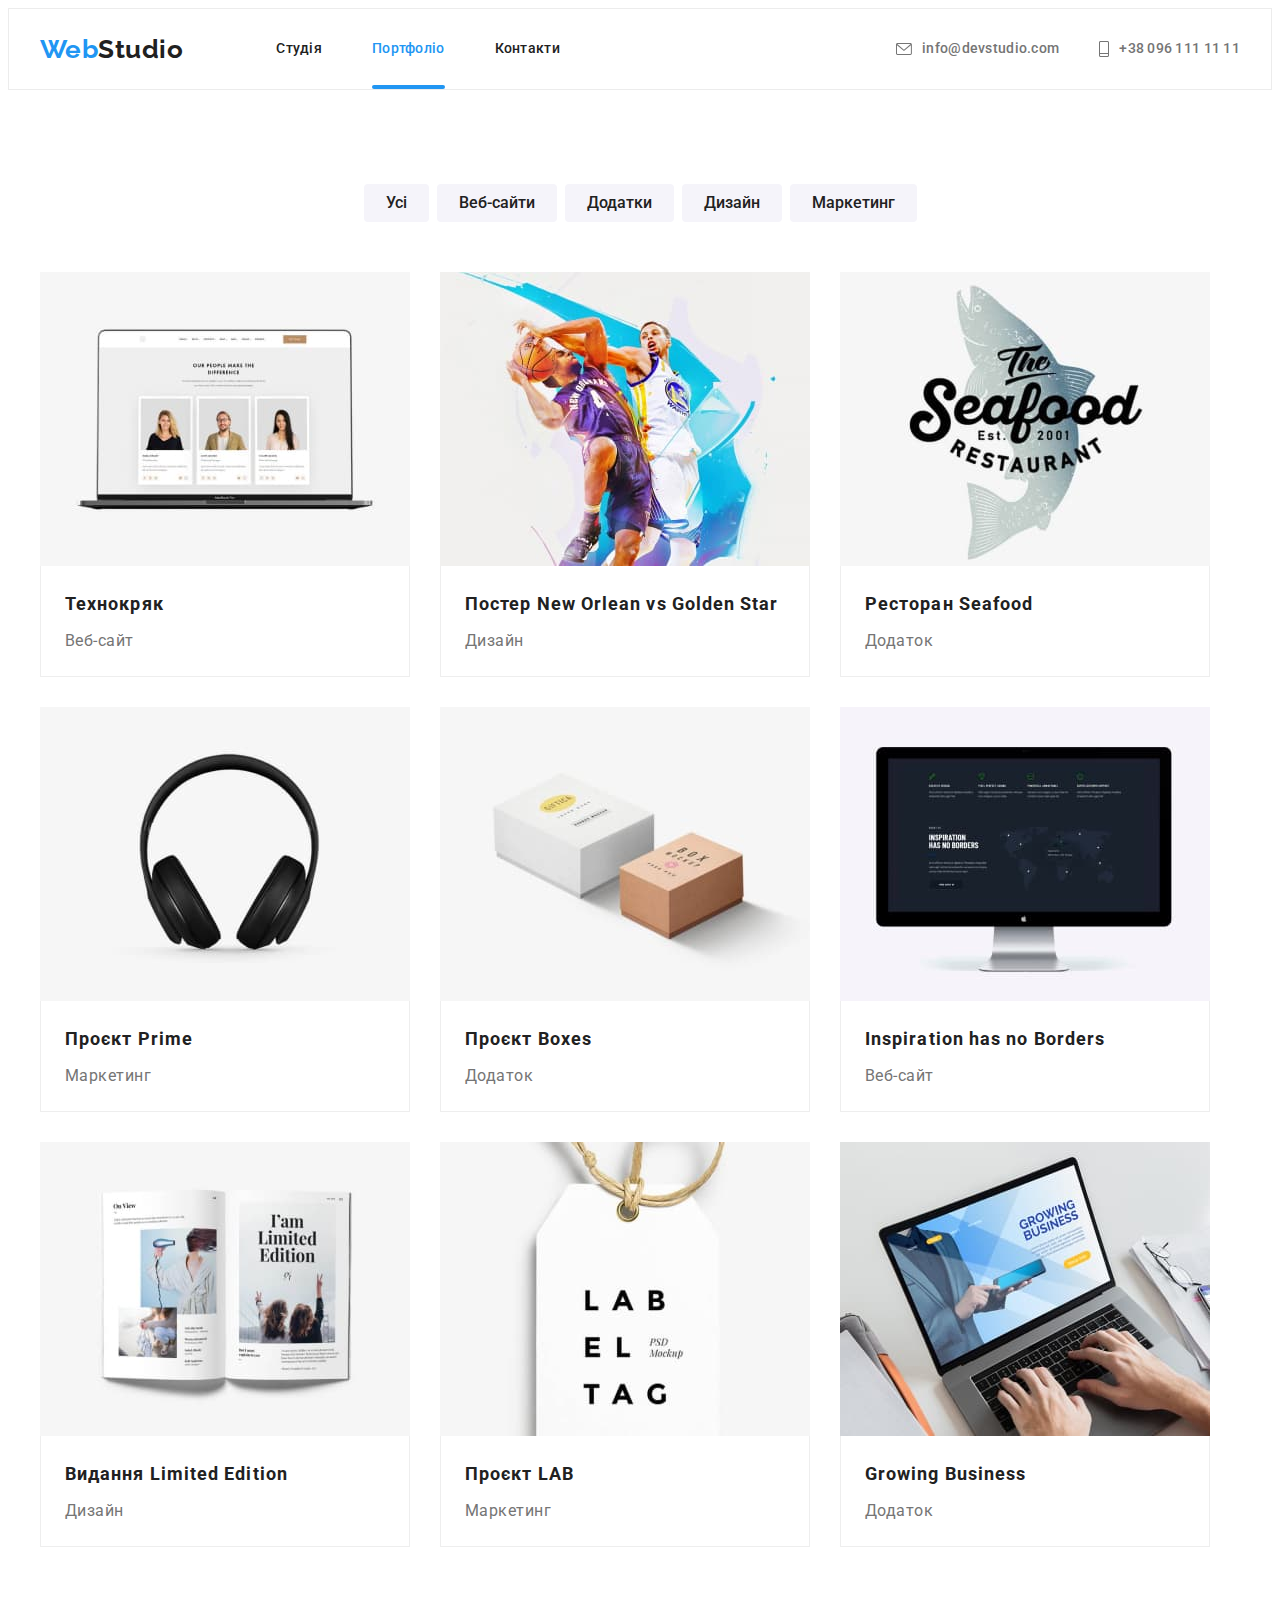
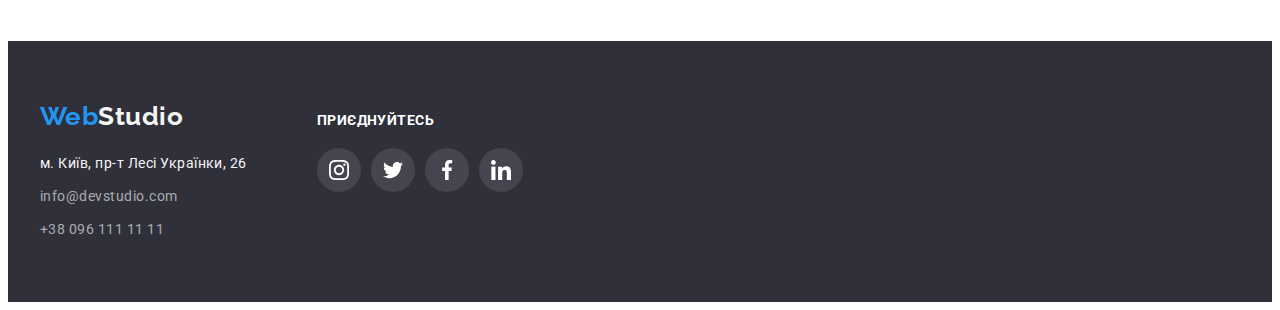
==== portfolio.html @ 081a4ac7 "dz6" ====
<!DOCTYPE html>
<html lang="uk">

<head>
    <meta charset="UTF-8">
    <meta http-equiv="X-UA-Compatible" content="IE=edge">
    <meta name="viewport" content="width=device-width, initial-scale=1.0">
    <title>Document</title>
    <link rel="preconnect" href="https://fonts.googleapis.com">
    <link rel="preconnect" href="https://fonts.gstatic.com" crossorigin>
    <link
        href="https://fonts.googleapis.com/css2?family=Raleway:wght@700&family=Roboto:wght@400;500;700;900&display=swap"
        rel="stylesheet">
    <link rel="stylesheet" href="https://cdnjs.cloudflare.com/ajax/libs/modern-normalize/1.1.0/modern-normalize.min.css"
        integrity="sha512-wpPYUAdjBVSE4KJnH1VR1HeZfpl1ub8YT/NKx4PuQ5NmX2tKuGu6U/JRp5y+Y8XG2tV+wKQpNHVUX03MfMFn9Q=="
        crossorigin="anonymous" referrerpolicy="no-referrer" />
    <link rel="stylesheet" href="./css/style.css">

</head>

<body class="page">
    <header class="page-header">
        <div class="container main-nav">
            <a href="index.html" class="logo"><span class="logo-style">Web</span>Studio</a>
            <nav>
                <ul class="site-nav list">
                    <li class="item"><a href="./index.html" class="link">Студія</a></li>
                    <li class="item"><a href="./portfolio.html" class="link current">Портфоліо</a></li>
                    <li class="item"><a href="./index.html" class="link">Контакти</a></li>
                </ul>
            </nav>
            <ul class="auth-nav list">
                <li class="items">
                    <a href="mailto:example@mail.ua" class="mail-info">
                        <svg class="icon-mail" width="16px" height="12px">
                            <use href="./images/icons.svg/icons.svg#icon-envelope-hover"></use>
                        </svg>
                        info@devstudio.com
                    </a>
                </li>
                <li class="items"><a href="tel:+380961111111">
                        <svg class="icon-mail" width="10px" height="16px">
                            <use href="./images/icons.svg/icons.svg#icon-vector"></use>
                        </svg>
                        +38 096 111 11 11
                    </a>
                </li>
            </ul>
        </div>
    </header>
    <main>
        <section class="section">
            <div class="container">
                <h1 class="visually-hidden">Page content Portfilo</h1>
                <ul class="button-items">
                    <li class="button-port"><button class="filter-button" type="button">Усі</button></li>
                    <li class="button-port"><button class="filter-button" type="button">Веб-сайти</button></li>
                    <li class="button-port"><button class="filter-button" type="button">Додатки</button></li>
                    <li class="button-port"><button class="filter-button" type="button">Дизайн</button></li>
                    <li class="button-port"><button class="filter-button" type="button">Маркетинг</button></li>
                </ul>
                <ul class="portfolio-list">
                    <li class="portfolio-item">
                        <a href="#" class="portfolio-link link">
                            <div class="portfolio-thumb">
                                <img class="portfolio-inf" src="./images/img8.jpg" alt="Технокряк" width="370"
                                    height="294">
                                <p class="portfolio-info">Ресурс пропонує комплексні пропозиції з різним рівнем
                                    функціоналу
                                    та сервісів. Все це дозволить відвідувачу отримати
                                    вичерпні відомості про компанію чи приватну особу.</p>
                            </div>
                            <div class="portfolio-desc">
                                <h2 class="subject">Технокряк</h2>
                                <p class="portfolio-text">Веб-сайт</p>
                            </div>
                        </a>

                    </li>
                    <li class="portfolio-item">
                        <a href="#" class="portfolio-link link">
                            <div class="portfolio-thumb">
                                <img class="portfolio-inf" src="./images/img9.jpg"
                                    alt="Постер New Orlean vs Golden Star" width="370" height="294">
                                <p class="portfolio-info">Ресурс пропонує комплексні пропозиції з різним рівнем
                                    функціоналу
                                    та сервісів. Все це дозволить відвідувачу отримати
                                    вичерпні відомості про компанію чи приватну особу.</p>
                            </div>
                            <div class="portfolio-desc">
                                <h2 class="subject">Постер New Orlean vs Golden Star</h2>
                                <p class="portfolio-text">Дизайн</p>
                            </div>
                        </a>
                    </li>
                    <li class="portfolio-item">
                        <a href="#" class="portfolio-link link">
                            <div class="portfolio-thumb">
                                <img class="portfolio-inf" src="./images/img10.jpg" alt="Ресторан Seafood" width="370"
                                    height="294">
                                <p class="portfolio-info">Ресурс пропонує комплексні пропозиції з різним рівнем
                                    функціоналу
                                    та сервісів. Все це дозволить відвідувачу отримати
                                    вичерпні відомості про компанію чи приватну особу.</p>
                            </div>
                            <div class="portfolio-desc">
                                <h2 class="subject">Ресторан Seafood</h2>
                                <p class="portfolio-text">Додаток</p>
                            </div>
                        </a>
                    </li>
                    <li class="portfolio-item">
                        <a href="#" class="portfolio-link link">
                            <div class="portfolio-thumb">
                                <img class="portfolio-inf" src="./images/img11.jpg" alt="Проєкт Prime" width="370"
                                    height="294">
                                <p class="portfolio-info">Ресурс пропонує комплексні пропозиції з різним рівнем
                                    функціоналу
                                    та сервісів. Все це дозволить відвідувачу отримати
                                    вичерпні відомості про компанію чи приватну особу.</p>
                            </div>

                            <div class="portfolio-desc">
                                <h2 class="subject">Проєкт Prime</h2>
                                <p class="portfolio-text">Маркетинг</p>
                            </div>
                        </a>
                    </li>
                    <li class="portfolio-item">
                        <a href="#" class="portfolio-link link">
                            <div class="portfolio-thumb">
                                <img class="portfolio-inf" src="./images/img12.jpg" alt="Проєкт Boxes" width="370"
                                    height="294">
                                <p class="portfolio-info">Ресурс пропонує комплексні пропозиції з різним рівнем
                                    функціоналу
                                    та сервісів. Все це дозволить відвідувачу отримати
                                    вичерпні відомості про компанію чи приватну особу.</p>
                            </div>

                            <div class="portfolio-desc">
                                <h2 class="subject">Проєкт Boxes</h2>
                                <p class="portfolio-text">Додаток</p>
                            </div>
                        </a>
                    </li>
                    <li class="portfolio-item">
                        <a href="#" class="portfolio-link link">
                            <div class="portfolio-thumb">
                                <img class="portfolio-inf" src="./images/img13.jpg" alt="Inspiration has no Borders"
                                    width="370" height="294">
                                <p class="portfolio-info">Ресурс пропонує комплексні пропозиції з різним рівнем
                                    функціоналу
                                    та сервісів. Все це дозволить відвідувачу отримати
                                    вичерпні відомості про компанію чи приватну особу.</p>
                            </div>

                            <div class="portfolio-desc">
                                <h2 class="subject">Inspiration has no Borders</h2>
                                <p class="portfolio-text">Веб-сайт</p>
                            </div>
                        </a>
                    </li>
                    <li class="portfolio-item">
                        <a href="#" class="portfolio-link link">
                            <div class="portfolio-thumb">
                                <img class="portfolio-inf" src="./images/img14.jpg" alt="Видання Limited Edition"
                                    width="370" height="294">
                                <p class="portfolio-info">Ресурс пропонує комплексні пропозиції з різним рівнем
                                    функціоналу
                                    та сервісів. Все це дозволить відвідувачу отримати
                                    вичерпні відомості про компанію чи приватну особу.</p>
                            </div>


                            <div class="portfolio-desc">
                                <h2 class="subject">Видання Limited Edition</h2>
                                <p class="portfolio-text">Дизайн</p>
                            </div>
                        </a>
                    </li>
                    <li class="portfolio-item">
                        <a href="#" class="portfolio-link link">
                            <div class="portfolio-thumb">
                                <img class="portfolio-inf" src="./images/img15.jpg" alt="Проєкт LAB" width="370"
                                    height="294">
                                <p class="portfolio-info">Ресурс пропонує комплексні пропозиції з різним рівнем
                                    функціоналу
                                    та сервісів. Все це дозволить відвідувачу отримати
                                    вичерпні відомості про компанію чи приватну особу.</p>
                            </div>

                            <div class="portfolio-desc">
                                <h2 class="subject">Проєкт LAB</h2>
                                <p class="portfolio-text">Маркетинг</p>
                            </div>
                        </a>
                    </li>
                    <li class="portfolio-item">
                        <a href="#" class="portfolio-link link">
                            <div class="portfolio-thumb">
                                <img class="portfolio-inf" src="./images/img16.jpg" alt="Growing Business" width="370"
                                    height="294">
                                <p class="portfolio-info">Ресурс пропонує комплексні пропозиції з різним рівнем
                                    функціоналу
                                    та сервісів. Все це дозволить відвідувачу отримати
                                    вичерпні відомості про компанію чи приватну особу.</p>
                            </div>

                            <div class="portfolio-desc">
                                <h2 class="subject">Growing Business</h2>
                                <p class="portfolio-text">Додаток</p>
                            </div>
                        </a>
                    </li>
                </ul>
            </div>
        </section>
    </main>
    <footer class="page-footer">
        <div class="container footer">
            <div class="footer-grup">
                <a href="index.html" class="logo-color"><span class="logo-style">Web</span>Studio</a>
                <address>
                    <ul class="adress-list">
                        <li class="fotter-social-list"><a href="" class="footer-adress">м. Київ, пр-т Лесі Українки,
                                26</a>
                        </li>
                        <li class="fotter-social-list"><a href="mailto:info@devstudio.com"
                                class="footer-socials">info@devstudio.com</a></li>
                        <li class="fotter-social-list"><a href="tel:+380961111111" class="footer-socials">+38 096 111 11
                                11</a>
                        </li>
                    </ul>
                </address>
            </div>
            <div class="footer-icon">
                <p class="footer-icon-text">Приєднуйтесь</p>
                <ul class="footer-soc-list">
                    <li class="footer-icon-desc">
                        <a href="#" class="footer-soc-link-link">
                            <svg class="icon-feature-team" width="20px" height="20px">
                                <use href="./images/icons.svg/icons.svg#icon-instagram"></use>
                            </svg>
                        </a>
                    </li>
                    <li class="footer-icon-desc">
                        <a href="#" class="footer-soc-link-link">
                            <svg class="icon-feature-team" width="20px" height="20px">
                                <use href="./images/icons.svg/icons.svg#icon-twitter"></use>
                            </svg>
                        </a>
                    </li>
                    <li class="footer-icon-desc">
                        <a href="#" class="footer-soc-link-link">
                            <svg class="icon-feature-team" width="20px" height="20px">
                                <use href="./images/icons.svg/icons.svg#icon-facebook"></use>
                            </svg>
                        </a>
                    </li>
                    <li class="footer-icon-desc">
                        <a href="#" class="footer-soc-link-link">
                            <svg class="icon-feature-team" width="20px" height="20px">
                                <use href="./images/icons.svg/icons.svg#icon-linkedin"></use>
                            </svg>
                        </a>
                    </li>
                </ul>
            </div>
        </div>
    </footer>
</body>

</html>
---- css/style.css ----
body {
  color: #757575;
  background-color: #ffffff;

  font-family: Roboto, sans-serif;
  letter-spacing: 0.03em;
}

ul {
  list-style: none;
}

:root {
  --primary-text-color: #757575;
  --title-text-color: #212121;
  --accent-color: #2196f3;
  --background-body: #f5f5f5;
  --footer-backgraund: #2f303a;
  --backgraund-section: #f5f4fa;
  --hover-focus-color: #188ce8;
}

p,
h1,
h2,
h3,
h4,
h5,
h6 {
  margin: 0px;
}

ul {
  margin: 0px;
  padding-left: 0px;
}

.container {
  width: 1200px;
  padding: 0px 15px;
  margin: 0 auto;
}

img {
  display: block;
}

.section {
  padding: 94px;
}

/* вторичный основоного текста #212121 */

/* основной цвет текста #757575; */

/*акцент #2196F3 */

/* цвет фона #F5F5F5; */

/* шапка -  белый #FFFFFF; */

/* вторичный (наша команда) #F5F4FA */

/* вторичный цвет фона (тёмный) #2F303A; */

.section {
  padding: 94px 0px;
}

.list {
  list-style: none;
}

.page-header {
  border: 1px solid #ececec;
}

.main-nav {
  display: flex;
  align-items: center;
}

.logo {
  color: var(--title-text-color);
  font-family: Raleway;

  font-weight: 700;
  font-size: 26px;
  line-height: 1.19;
  text-decoration: none;

  display: flex;
  align-items: center;
}

.logo-style {
  color: var(--accent-color);
}

.site-nav a {
  color: var(--title-text-color);

  font-weight: 500;
  font-size: 14px;
  line-height: 1.14;
  letter-spacing: 0.02em;
  text-decoration: none;

  display: block;
  padding: 32px 0;
  position: relative;
}

.link.current::after {
  content: '';
  width: 100%;
  height: 4px;
  position: absolute;
  bottom: 0;
  left: 0;
  border-radius: 2px;
  background-color: var(--accent-color);
}

.link {
  transition: color 250ms cubic-bezier(0.4, 0, 0.2, 1),
    background-color 250ms cubic-bezier(0.4, 0, 0.2, 1);
}

.site-nav :hover,
.site-nav :focus,
.site-nav :active {
  color: var(--accent-color);
}

.site-nav {
  display: flex;
  margin-left: 93px;
}

.site-nav .item {
  display: block;
  margin-right: 50px;
}

.site-nav .item:last-child {
  margin-right: 0;
}

.site-nav .list {
  cursor: pointer;
}

.site-nav .link.current {
  color: var(--accent-color);
}

.auth-nav {
  display: flex;
  margin-left: auto;
}

.auth-nav .items {
  display: block;
  padding-top: 32px;
  padding-bottom: 32px;
  margin-right: 40px;
}

.auth-nav .items:last-child {
  margin-right: 0;
}

.auth-nav a {
  color: var(--primary-text-color);

  font-weight: 500;
  font-size: 14px;
  line-height: 1.14;
  letter-spacing: 0.02em;
  text-decoration: none;

  display: flex;
  align-items: center;
}

.auth-nav :hover,
.auth-nav :focus {
  color: var(--accent-color);
}

/*Кнопки конверт и телефон*/

.icon-mail {
  margin-right: 10px;
  justify-content: center;
  align-items: center;
  fill: currentColor;
}

.mail-info {
  transition: color 250ms cubic-bezier(0.4, 0, 0.2, 1),
    background-color 250ms cubic-bezier(0.4, 0, 0.2, 1);
}

/* Секция герой */

.hero {
  text-align: center;
  padding: 200px 0;
  max-width: 1600px;
  min-height: 600px;
  margin-left: auto;
  margin-right: auto;
  background-image: linear-gradient(rgba(47, 48, 58, 0.4), rgba(47, 48, 58, 0.4)),
    url('../images/img17.jpg');
  background-repeat: no-repeat;
  background-size: cover;
  background-position: center;
}

.hero-title {
  color: var(--background-body);

  font-weight: 900;
  font-size: 44px;
  line-height: 1.36;

  text-align: center;
  letter-spacing: 0.06em;
  text-transform: uppercase;

  margin-bottom: 30px;
}

.btn {
  color: #ffffff;
  background: var(--accent-color);
  cursor: pointer;
  border-radius: 4px;

  font-family: 'Roboto', sans-serif;
  font-style: normal;
  font-weight: 700;
  font-size: 16px;
  line-height: 1.88;
  letter-spacing: 0.06em;

  display: block;
  margin: 0 auto;
  padding: 10px 24px;
  border: none;
  transition: color 250ms;
}

.btn:hover,
.btn:focus {
  background: var(--hover-focus-color);
}

/* Иконки Переваг */

.feature-svg {
  width: 270px;
  height: 120px;

  background: #f5f4fa;
  border-radius: 4px;

  display: flex;
  align-items: center;
  justify-content: center;
  margin-bottom: 30px;
}

/* Секция переваг */

.no-padding-bottom {
  padding-bottom: 0;
}

.feature-list {
  display: flex;
  gap: 30px;
}

.feature-item {
  flex-basis: calc(100% / 4 - 30px);
}

.feature-list .title {
  color: var(--title-text-color);

  font-weight: 700;
  font-size: 14px;
  line-height: 1.14;
  text-transform: uppercase;
}

.title {
  margin-bottom: 10px;
}

.text {
  color: var(--primary-text-color);

  font-weight: 400;
  font-size: 16px;
  line-height: 1.71;

  margin-top: 10px;
}

/* Секция работа */

.section-title-work {
  color: var(--title-text-color);

  font-weight: 700;
  font-size: 36px;
  line-height: 1.16;
  text-align: center;

  margin-bottom: 50px;
}

.imeg-work {
  display: flex;
  flex-wrap: wrap;
}

.imeg-work .foto-work {
  margin-right: 30px;
}

.imeg-work .foto-work:nth-child(3n) {
  margin-right: 0;
}

.foto-work {
  position: relative;
}

.label-team {
  position: absolute;
  bottom: 0;

  font-family: 'Roboto';
  font-style: normal;
  font-weight: 700;
  font-size: 14px;
  line-height: 16px;
  text-align: center;
  letter-spacing: 0.03em;
  text-transform: uppercase;

  color: #ffffff;
  background: rgba(47, 48, 58, 0.8);
  width: 370px;
  height: 70px;
  padding: 27px;
}

/* Секция Команда */

.section-title-team {
  color: var(--title-text-color);

  font-weight: 700;
  font-size: 36px;
  line-height: 1.16;
  text-align: center;
  margin-bottom: 50px;
}

.work-team {
  display: flex;
}

.work-list-item {
  margin-right: 30px;
  text-align: center;

  box-shadow: 0px 1px 3px rgba(0, 0, 0, 0.12), 0px 1px 1px rgba(0, 0, 0, 0.14),
    0px 2px 1px rgba(0, 0, 0, 0.2);
  border-radius: 0px 0px 4px 4px;
}

.work-list-item:last-child {
  margin-right: 0;
}

.team-desc {
  padding: 30px 0;
}

.subtitle {
  color: var(--title-text-color);

  font-family: 'Roboto';
  font-style: normal;
  font-weight: 500;
  font-size: 16px;
  line-height: 1.18;
  margin-bottom: 10px;
}

.team {
  background-color: var(--backgraund-section);
}

.work-list-item {
  background: #ffffff;
}

.ikon-team-list {
  margin-top: 16px;

  display: flex;
  justify-content: center;
  align-items: center;
}

.icon-team-desc {
  width: 44px;
  height: 44px;
  border-radius: 50%;
}

.icon-team-desc:not(:last-child) {
  margin-right: 10px;
}

.ikon-soc-link-link {
  width: 100%;
  height: 100%;
  background-color: (var(--background-body));
  display: flex;
  justify-content: center;
  align-items: center;
  border-radius: 50%;

  transition: color 250ms cubic-bezier(0.4, 0, 0.2, 1),
    background-color 250ms cubic-bezier(0.4, 0, 0.2, 1);
}

.ikon-soc-link-link {
  color: #afb1b8;
}

.icon-feature-team {
  fill: currentColor;
}

.ikon-soc-link-link:hover {
  background-color: var(--accent-color);
  color: #ffffff;
}

/* Секция Клиенты */

.clients {
  font-weight: 700;
  font-size: 36px;
  line-height: 42px;
  text-align: center;
  letter-spacing: 0.03em;

  color: #212121;

  margin-bottom: 50px;
}

.clients-svg {
  box-sizing: border-box;

  width: 170px;
  height: 92px;

  border: 1px solid #afb1b8;
  border-radius: 4px;

  display: flex;
  align-items: center;
  justify-content: center;

  transition: color 250ms cubic-bezier(0.4, 0, 0.2, 1),
    background-color 250ms cubic-bezier(0.4, 0, 0.2, 1);
}

.clients-list {
  display: flex;
  align-items: center;
  justify-content: center;
}

.clients-item:not(:last-child) {
  margin-right: 30px;
}

.clients-svg {
  color: #afb1b8;
}

.icon-clients {
  fill: currentColor;
}

.clients-svg:hover,
.clients-svg:focus {
  background-color: #ffffff;
  color: var(--accent-color);
  border-color: var(--accent-color);
}

/* Футер */

.page-footer {
  background: var(--footer-backgraund);

  padding: 60px 0;
}

.logo-color {
  color: var(--background-body);
  font-family: Raleway;

  font-weight: 700;
  font-size: 26px;
  line-height: 1.19;
  text-decoration: none;
  margin-bottom: 20px;

  display: inline-block;
}

.footer-socials {
  color: rgba(255, 255, 255, 0.6);
  background: var(--footer-backgraund);

  font-family: 'Roboto';
  font-style: normal;
  font-weight: 400;
  font-size: 14px;
  line-height: 1.71;
  text-decoration: none;

  transition: color 250ms cubic-bezier(0.4, 0, 0.2, 1),
    background-color 250ms cubic-bezier(0.4, 0, 0.2, 1);
}

.fotter-social-list:not(:last-child) {
  margin-bottom: 9px;
}

.footer-adress {
  color: var(--background-body);
  background: var(--footer-backgraund);

  font-family: 'Roboto';
  font-style: normal;
  font-weight: 400;
  font-size: 14px;
  line-height: 1.71;
  text-decoration: none;

  transition: color 250ms cubic-bezier(0.4, 0, 0.2, 1),
    background-color 250ms cubic-bezier(0.4, 0, 0.2, 1);
}

.fotter-social-list :hover,
.fotter-social-list :focus {
  color: var(--accent-color);
}

.footer-soc-link-link {
  transition: color 250ms cubic-bezier(0.4, 0, 0.2, 1),
    background-color 250ms cubic-bezier(0.4, 0, 0.2, 1);
}

/* Футер иконки */

.container.footer {
  display: flex;
  align-items: baseline;
}

.footer-grup {
  display: inline-block;
}

.footer-icon {
  display: inline-block;
  margin-left: 70px;
}

.footer-icon-text {
  font-family: 'Roboto';
  font-style: normal;
  font-weight: 700;
  font-size: 14px;
  line-height: 16px;
  letter-spacing: 0.03em;
  text-transform: uppercase;

  color: #ffffff;

  justify-content: center;
  align-items: center;

  margin-bottom: 20px;
}

.footer-soc-list {
  display: flex;
  justify-content: center;
  align-items: center;
}

.footer-icon-desc {
  width: 44px;
  height: 44px;
  border-radius: 50%;
}

.footer-icon-desc:not(:last-child) {
  margin-right: 10px;
}

.footer-soc-link-link {
  width: 100%;
  height: 100%;
  background-color: (var(--background-body));
  display: flex;
  justify-content: center;
  align-items: center;
  border-radius: 50%;
}

.footer-soc-link-link {
  color: #ffffff;
  background-color: rgba(255, 255, 255, 0.1);
}

.icon-feature-team {
  fill: currentColor;
}

.footer-soc-link-link:hover {
  background-color: var(--accent-color);
  color: #ffffff;
}
/* Кнопки портфолио*/

.button-items {
  display: flex;
  justify-content: center;
  margin-bottom: 50px;
}

.filter-button {
  color: var(--title-text-color);
  background: var(--backgraund-section);
  cursor: pointer;
  border-radius: 4px;
  border: none;

  font-family: 'Roboto', sans-serif;
  font-style: normal;
  font-weight: 500;
  font-size: 16px;
  line-height: 1.62;

  padding: 6px 22px;

  transition: color 250ms cubic-bezier(0.4, 0, 0.2, 1),
    background-color 250ms cubic-bezier(0.4, 0, 0.2, 1),
    box-shadow 250ms cubic-bezier(0.4, 0, 0.2, 1);
}

.button-port :hover,
.button-port :focus {
  color: var(--background-body);
  background: var(--accent-color);
  box-shadow: 0px 3px 1px rgba(0, 0, 0, 0.1), 0px 1px 2px rgba(0, 0, 0, 0.08),
    0px 2px 2px rgba(0, 0, 0, 0.12);
}

.button-port {
  margin-right: 8px;
}

.button-port:last-child {
  margin-right: 0;
}

/* Портфолио карточки */

.portfolio-list {
  display: flex;
  flex-wrap: wrap;
}

.portfolio-thumb {
  position: relative;
  overflow: hidden;
}

.portfolio-info {
  position: absolute;
  top: 0;

  font-weight: 400;
  font-size: 18px;
  line-height: 28px;
  letter-spacing: 0.03em;

  color: #ffffff;
  background: rgba(33, 150, 243, 0.9);

  padding: 63px 24px;

  transform: translateY(100%);
  transition: transform 250ms linear;
  transition-timing-function: cubic-bezier(0.4, 0, 0.2, 1);
}

.portfolio-item {
  margin-right: 30px;
  margin-bottom: 30px;
  flex-basis: calc(100% / 3 - 60px);
}

.portfolio-item:hover .portfolio-info {
  transform: translateY(0);
}

.portfolio-item:nth-child(3n) {
  margin-right: 0;
}

.portfolio-item:nth-last-child(-n + 3) {
  margin-bottom: 0;
}

.portfolio-desc {
  border: 1px solid #eeeeee;
  border-top: none;
  padding: 20px 24px;
}

.portfolio-link.link {
  display: block;
  text-decoration: none;
}

.portfolio-link:hover {
  box-shadow: 0px 3px 1px rgba(0, 0, 0, 0.1), 0px 1px 2px rgba(0, 0, 0, 0.08),
    0px 2px 2px rgba(0, 0, 0, 0.12);
}

.subject {
  color: var(--title-text-color);

  font-family: 'Roboto';
  font-style: normal;
  font-weight: 700;
  font-size: 18px;
  line-height: 2;
  letter-spacing: 0.06em;

  margin-bottom: 4px;
}

.visually-hidden {
  position: absolute;
  width: 1px;
  height: 1px;
  margin: -1px;
  border: 0;
  padding: 0;
  white-space: nowrap;
  clip-path: inset(100%);
  clip: rect(0 0 0 0);
  overflow: hidden;
}

.portfolio-text {
  color: var(--primary-text-color);

  font-size: 16px;
  line-height: 1.88;
  letter-spacing: 0.03em;
}

/* Модалка */

.modal-backdrop {
  position: fixed;
  width: 100%;
  height: 100%;
  top: 0;

  background-color: rgba(0, 0, 0, 0.2);
  transition: opacity 250ms, visibility 250ms;
}

.modal-backdrop.is-hidden .modal {
  transform: translate(-50%, -50%) scale(0);
}

.modal {
  position: absolute;
  width: 528px;
  min-height: 581px;
  left: 536px;
  top: 221px;
  padding: 40px;

  background: #ffffff;
  box-shadow: 0px 1px 3px rgba(0, 0, 0, 0.12), 0px 1px 1px rgba(0, 0, 0, 0.14),
    0px 2px 1px rgba(0, 0, 0, 0.2);
  border-radius: 4px;

  position: absolute;
  top: 50%;
  left: 50%;
  transform: translate(-50%, -50%) scale(1);
  transition: transform 250ms;
}

.modal-close {
  box-sizing: border-box;

  position: absolute;
  top: 10px;
  right: 10px;

  width: 30px;
  height: 30px;
  margin-right: 8px;
  margin-top: 8px;

  background: #ffffff;
  background-color: transparent;
  border: 1px solid rgba(0, 0, 0, 0.1);
  border-radius: 50%;

  border: none;

  align-items: center;
  justify-content: center;
}

.is-hidden {
  opacity: 0;
  visibility: hidden;
  pointer-events: none;
}

/*Заполнение модального окна*/

.modal-head {
  font-weight: 700;
  font-size: 20px;
  line-height: 23px;
  text-align: center;
  letter-spacing: 0.03em;
  margin-bottom: 12px;

  color: #212121;
}

.modal-input {
  font-weight: 400;
  font-size: 12px;
  line-height: 14px;
  letter-spacing: 0.01em;

  color: #757575;
  width: 100%;
  height: 40px;
  border: 1px solid rgba(33, 33, 33, 0.2);
  border-radius: 4px;

  margin-top: 4px;
  padding-left: 12px;
}

.modal-input-group:focus {
  border-color: #188ce8;
}

/*.modal-input::placeholder {
  font-weight: 400;
  font-size: 12px;
  line-height: 14px;
  letter-spacing: 0.01em;

  color: rgba(117, 117, 117, 0.5);
} */

.modal-input-group {
  margin-top: 4px;
}

.comment-modal {
  width: 448px;
  height: 120px;
  left: 576px;
  top: 518px;

  border: 1px solid rgba(33, 33, 33, 0.2);
  border-radius: 4px;

  margin-bottom: 10px;
  margin-top: 4px;
  padding: 16px 12px;
  resize: none;
  max-height: 120px;
  max-width: 100%;
}

.checkbox {
  font-weight: 400;
  font-size: 14px;
  line-height: 24px;
  line-height: 1.71;

  letter-spacing: 0.03em;

  color: #757575;

  margin-bottom: 30px;
}

.checkbox-text {
  align-items: center;
  justify-content: center;
}

.modal-href-span {
  color: var(--accent-color);
}

.modal-button {
  width: 200px;
  height: 50px;
  left: 700px;
  top: 712px;

  color: #ffffff;
  background: #2196f3;
  box-shadow: 0px 4px 4px rgba(0, 0, 0, 0.15);
  border-radius: 4px;
  border-color: transparent;
}
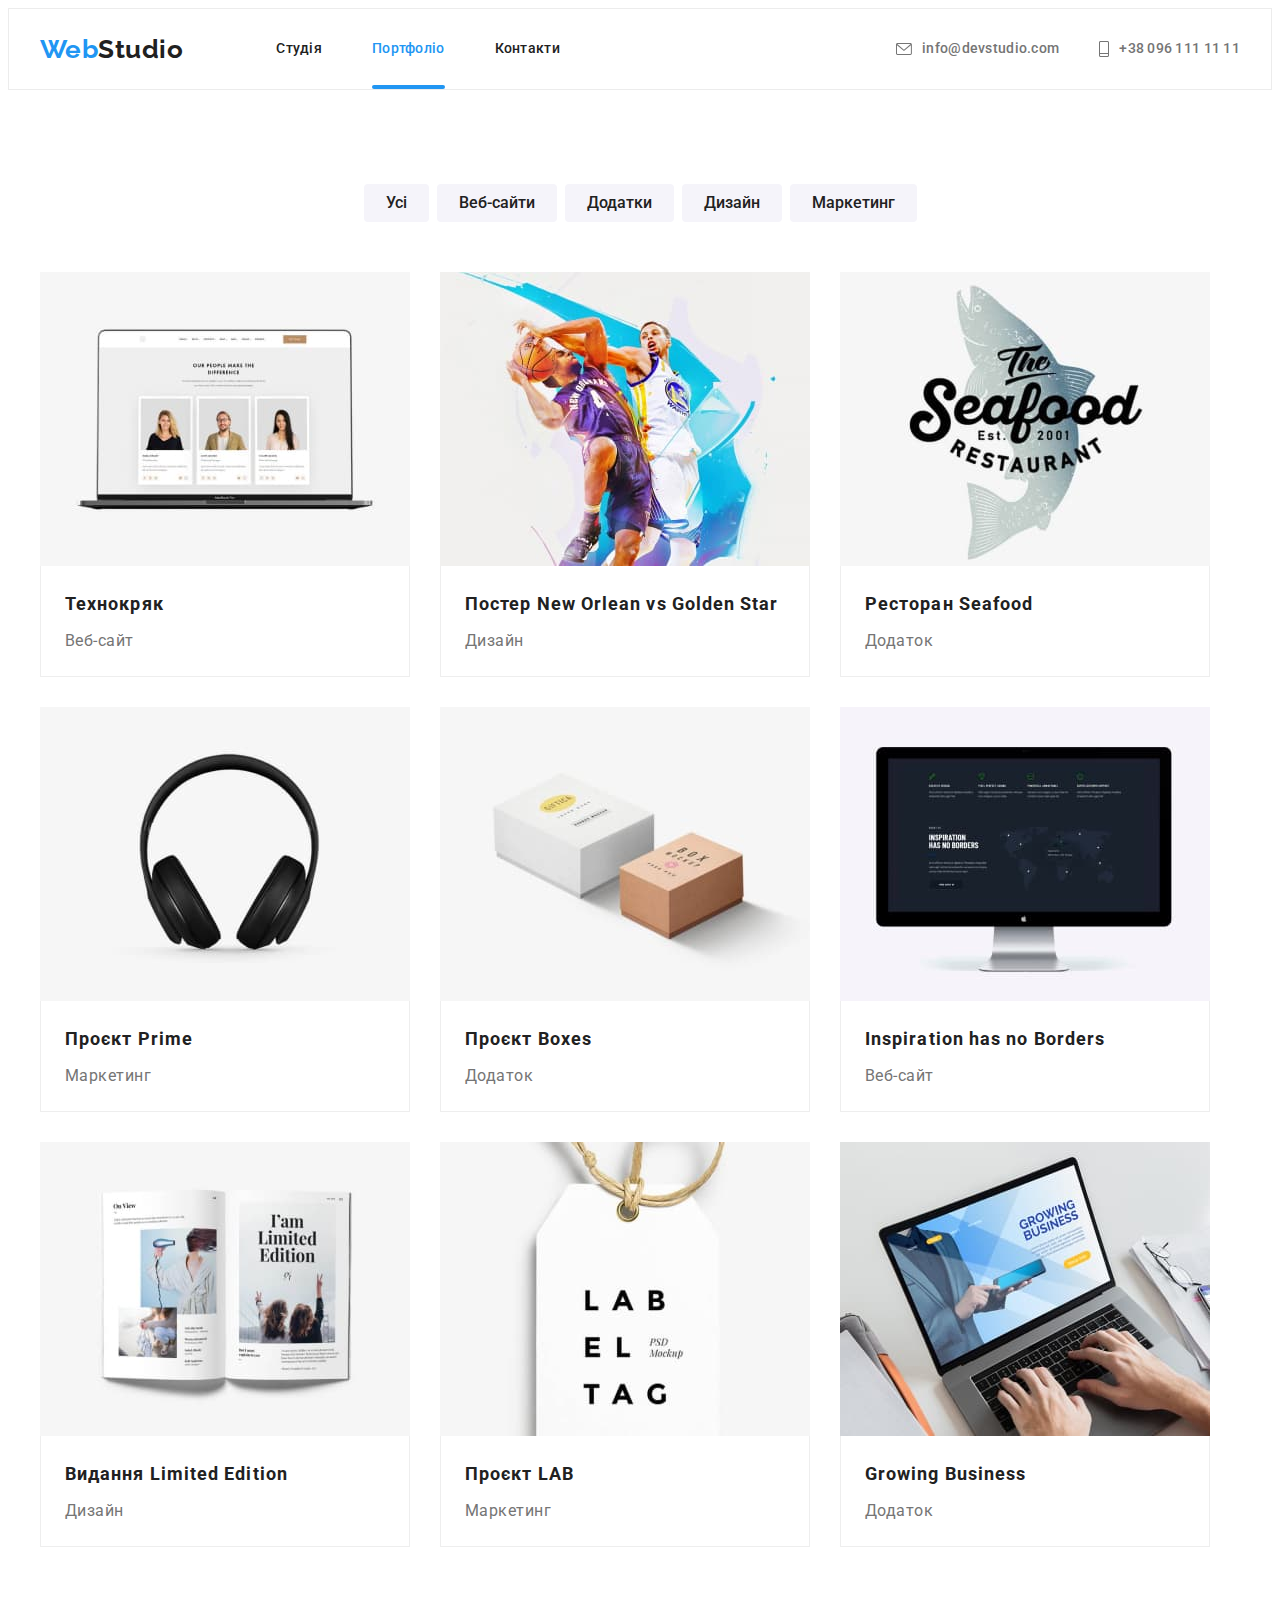
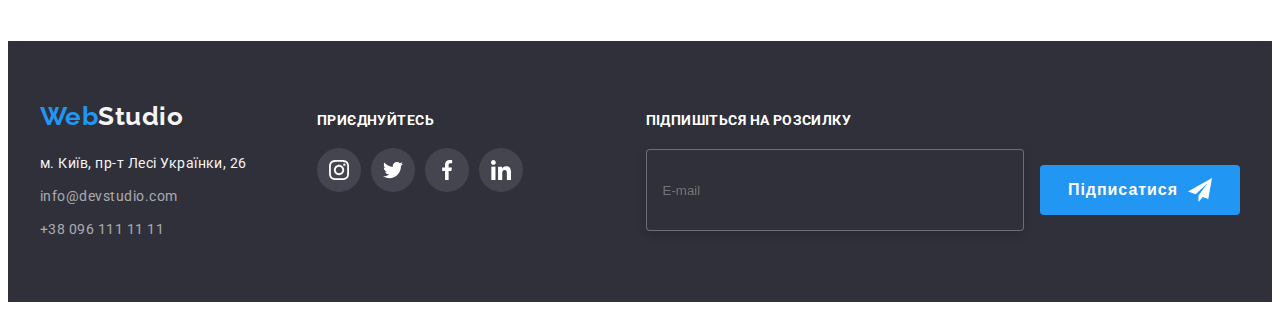
==== commit b4d93846: "portf" ====
--- a/portfolio.html
+++ b/portfolio.html
@@ -266,6 +266,20 @@
                     </li>
                 </ul>
             </div>
+            <div class="footer-info">
+                <form class="footer-form">
+                    <label for="subscribe" class="subscribe-text">Підпишіться на розсилку</label>
+                    <div class="form-button">
+                        <input type="text" name="subscribe" id="subscribe" placeholder="E-mail" class="subscribe-input">
+                        <button type="submit" class="subscribe-button">Підписатися
+                            <svg width="24" height="24" class="footer-form-svg">
+                                <use href="./images/icons.svg/icons.svg#icon-telegram"></use>
+                            </svg>
+                        </button>
+                    </div>
+                </form>
+            </div>
+        </div>
         </div>
     </footer>
 </body>
--- a/css/style.css
+++ b/css/style.css
@@ -829,7 +829,7 @@
   transition: transform 250ms;
 }
 
-.modal-close {
+/*.modal-close {
   box-sizing: border-box;
 
   position: absolute;
@@ -850,12 +850,104 @@
 
   align-items: center;
   justify-content: center;
-}
+} */
 
 .is-hidden {
   opacity: 0;
   visibility: hidden;
   pointer-events: none;
+}
+
+.modal-close {
+  position: absolute;
+  margin-top: 8px;
+  margin-right: 8px;
+  right: 0;
+  top: 0;
+  width: 30px;
+  height: 30px;
+  background-image: url(../images/close.svg);
+  background-repeat: no-repeat;
+  background-position: center;
+  padding: 9px 9px;
+  fill: currentColor;
+  border-color: rgba(0, 0, 0, 0.1);
+  background-color: rgba(255, 255, 255, 1);
+  border-radius: 50%;
+}
+
+.modal-close:focus {
+  outline: none;
+  border: 1px solid var(--hover-focus-color);
+  transition: transform 250ms linear;
+  transition-timing-function: cubic-bezier(0.4, 0, 0.2, 1);
+  color: #188ce8;
+}
+
+/*Призыв к действию (подписка на телеграм) */
+
+.footer-info {
+  margin-right: 0;
+  margin-left: auto;
+}
+
+.subscribe-text {
+  font-weight: 700;
+  font-size: 14px;
+  line-height: 16px;
+  letter-spacing: 0.03em;
+  text-transform: uppercase;
+
+  color: #ffffff;
+
+  margin-left: 93px;
+}
+
+.subscribe-button {
+  display: inline-flex;
+  justify-content: center;
+  align-items: center;
+  width: 200px;
+  height: 50px;
+
+  color: #ffffff;
+  background: var(--accent-color);
+  cursor: pointer;
+  border-radius: 4px;
+
+  font-weight: 700;
+  font-size: 16px;
+  line-height: 30px;
+  letter-spacing: 0.06em;
+
+  border: none;
+  transition: color 250ms;
+
+  margin-left: 12px;
+}
+
+.subscribe-button:hover,
+.subscribe-button:focus {
+  background: var(--hover-focus-color);
+}
+
+.footer-form-svg {
+  margin-left: 10px;
+}
+
+.subscribe-input {
+  width: 358px;
+  height: 50px;
+  background-color: rgba(47, 48, 58, 1);
+  border: 1px solid rgba(255, 255, 255, 0.3);
+  filter: drop-shadow(0px 4px 4px rgba(0, 0, 0, 0.15));
+  border-radius: 4px;
+  padding-top: 15px;
+  padding-bottom: 15px;
+  padding-left: 16px;
+
+  margin-left: 93px;
+  margin-top: 20px;
 }
 
 /*Заполнение модального окна*/
@@ -883,13 +975,56 @@
   border: 1px solid rgba(33, 33, 33, 0.2);
   border-radius: 4px;
 
-  margin-top: 4px;
-  padding-left: 12px;
-}
-
-.modal-input-group:focus {
-  border-color: #188ce8;
-}
+  padding-left: 42px;
+}
+
+/*
+.modal-input:focus-within {
+  border-color: #2196f3;
+}
+
+.modal-input:not(:placeholder-shown):required:valid {
+  border-color: #4caf50;
+}
+
+.modal-input:not(:placeholder-shown):required:invalid {
+  border-color: #f44336;
+} */
+
+.modal-input:focus + .icon-modal {
+  color: var(--hover-focus-color);
+  transition: transform 250ms linear;
+  transition-timing-function: cubic-bezier(0.4, 0, 0.2, 1);
+}
+
+.modal-input:focus {
+  outline: none;
+  border: 1px solid var(--hover-focus-color);
+  transition: transform 250ms linear;
+  transition-timing-function: cubic-bezier(0.4, 0, 0.2, 1);
+}
+
+.icon-modal {
+  position: absolute;
+  top: 50%;
+  left: 15px;
+  transform: translateY(-50%);
+  fill: currentColor;
+}
+
+.comment-modal:focus {
+  outline: none;
+  border: 1px solid var(--hover-focus-color);
+  transition: transform 250ms linear;
+  transition-timing-function: cubic-bezier(0.4, 0, 0.2, 1);
+}
+
+/*
+.icon-modal:hover,
+.icon-modal:focus {
+  color: var(--background-body);
+  background: var(--accent-color);
+}*/
 
 /*.modal-input::placeholder {
   font-weight: 400;
@@ -898,27 +1033,40 @@
   letter-spacing: 0.01em;
 
   color: rgba(117, 117, 117, 0.5);
-} */
-
+}
+*/
 .modal-input-group {
+  font-weight: 400;
   margin-top: 4px;
+}
+
+.modal-input-group label {
+  display: block;
+}
+
+.info-text {
+  font-weight: 400;
+  font-size: 12px;
+  line-height: 14px;
+
+  letter-spacing: 0.01em;
+
+  color: #757575;
 }
 
 .comment-modal {
   width: 448px;
   height: 120px;
   left: 576px;
-  top: 518px;
+  top: 519px;
 
   border: 1px solid rgba(33, 33, 33, 0.2);
   border-radius: 4px;
 
-  margin-bottom: 10px;
+  resize: none;
+
+  padding: 16px 12px;
   margin-top: 4px;
-  padding: 16px 12px;
-  resize: none;
-  max-height: 120px;
-  max-width: 100%;
 }
 
 .checkbox {
@@ -932,6 +1080,7 @@
   color: #757575;
 
   margin-bottom: 30px;
+  margin-top: 20px;
 }
 
 .checkbox-text {
@@ -944,14 +1093,29 @@
 }
 
 .modal-button {
+  color: #ffffff;
+  background: var(--accent-color);
+  cursor: pointer;
+  border-radius: 4px;
+
   width: 200px;
   height: 50px;
-  left: 700px;
-  top: 712px;
-
-  color: #ffffff;
-  background: #2196f3;
+  font-weight: 700;
+  font-size: 16px;
+  line-height: 1.88;
+  letter-spacing: 0.06em;
+
+  display: block;
+  margin: 0 auto;
+  padding: 10px 24px;
+  border: none;
+  transition: color 250ms;
+
   box-shadow: 0px 4px 4px rgba(0, 0, 0, 0.15);
-  border-radius: 4px;
-  border-color: transparent;
-}
+}
+
+.modal-input-wrapper {
+  position: relative;
+  margin-top: 4px;
+  margin-bottom: 10px;
+}
